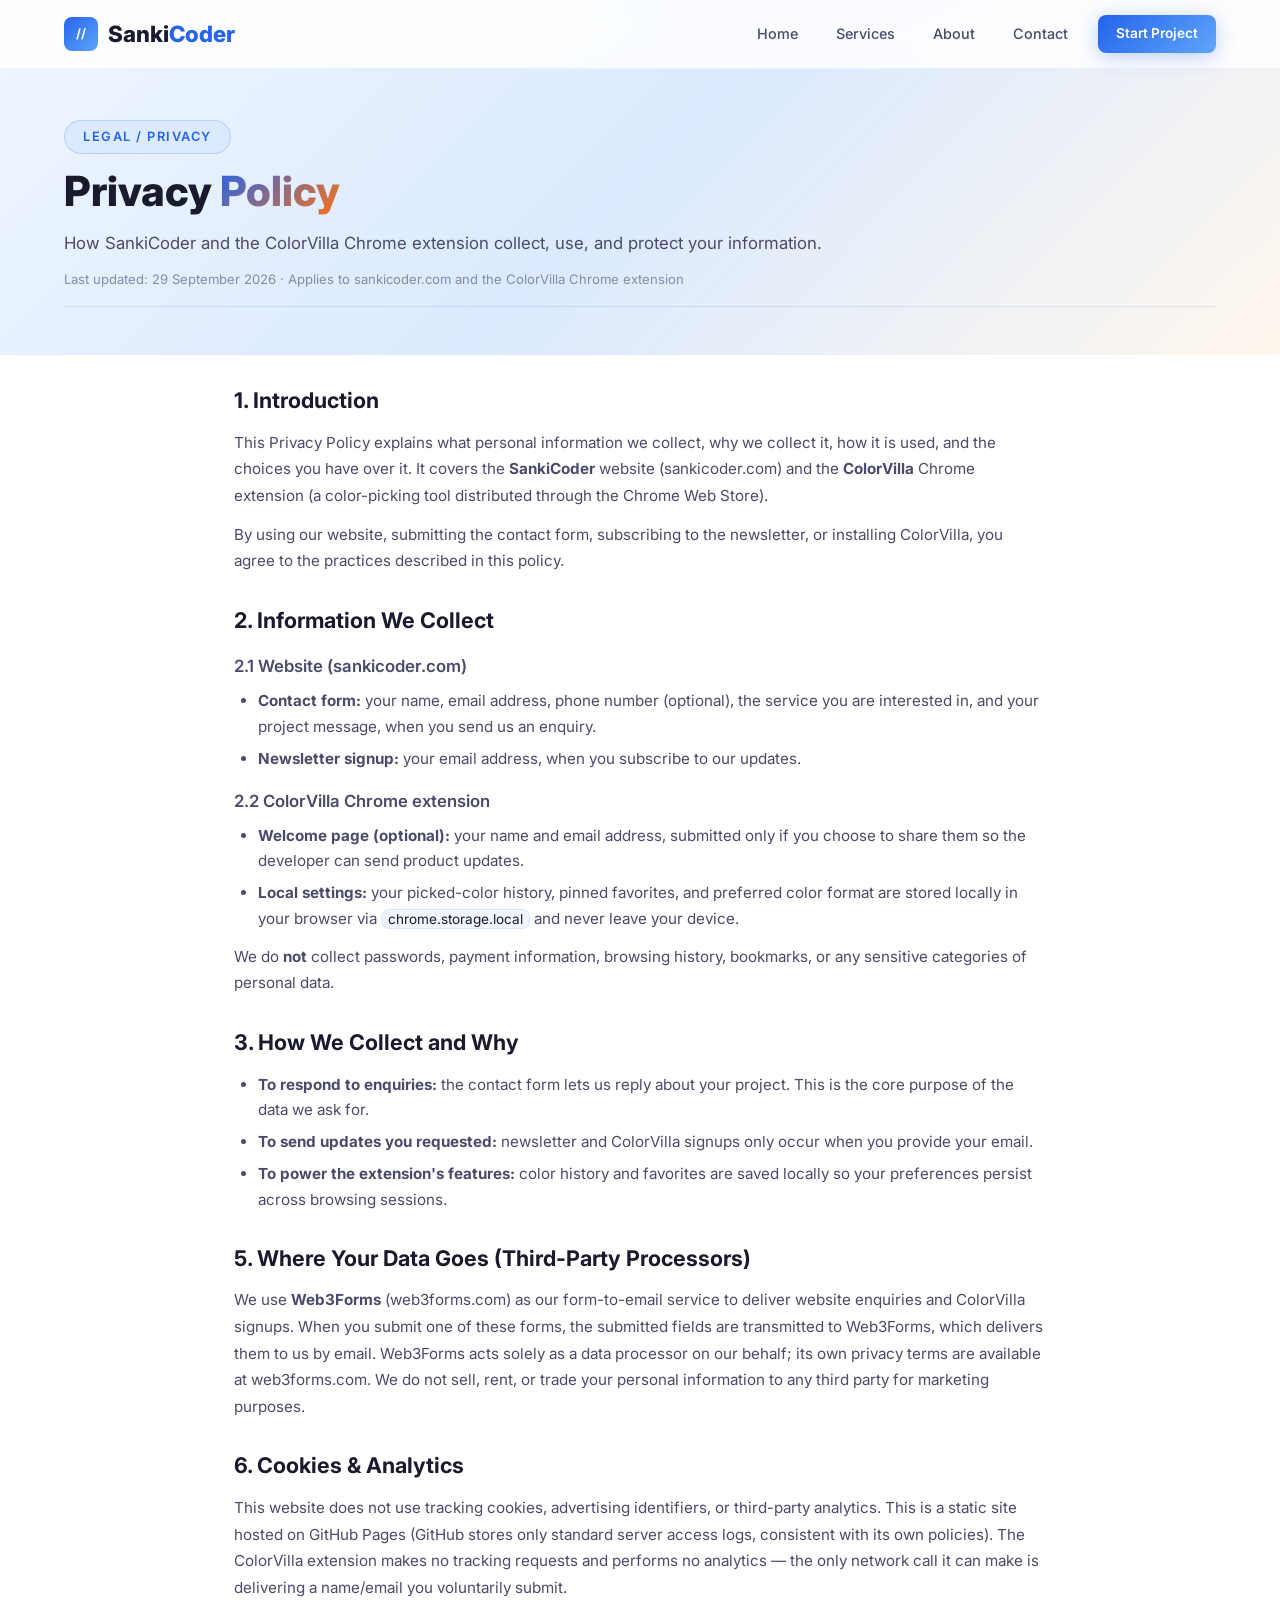
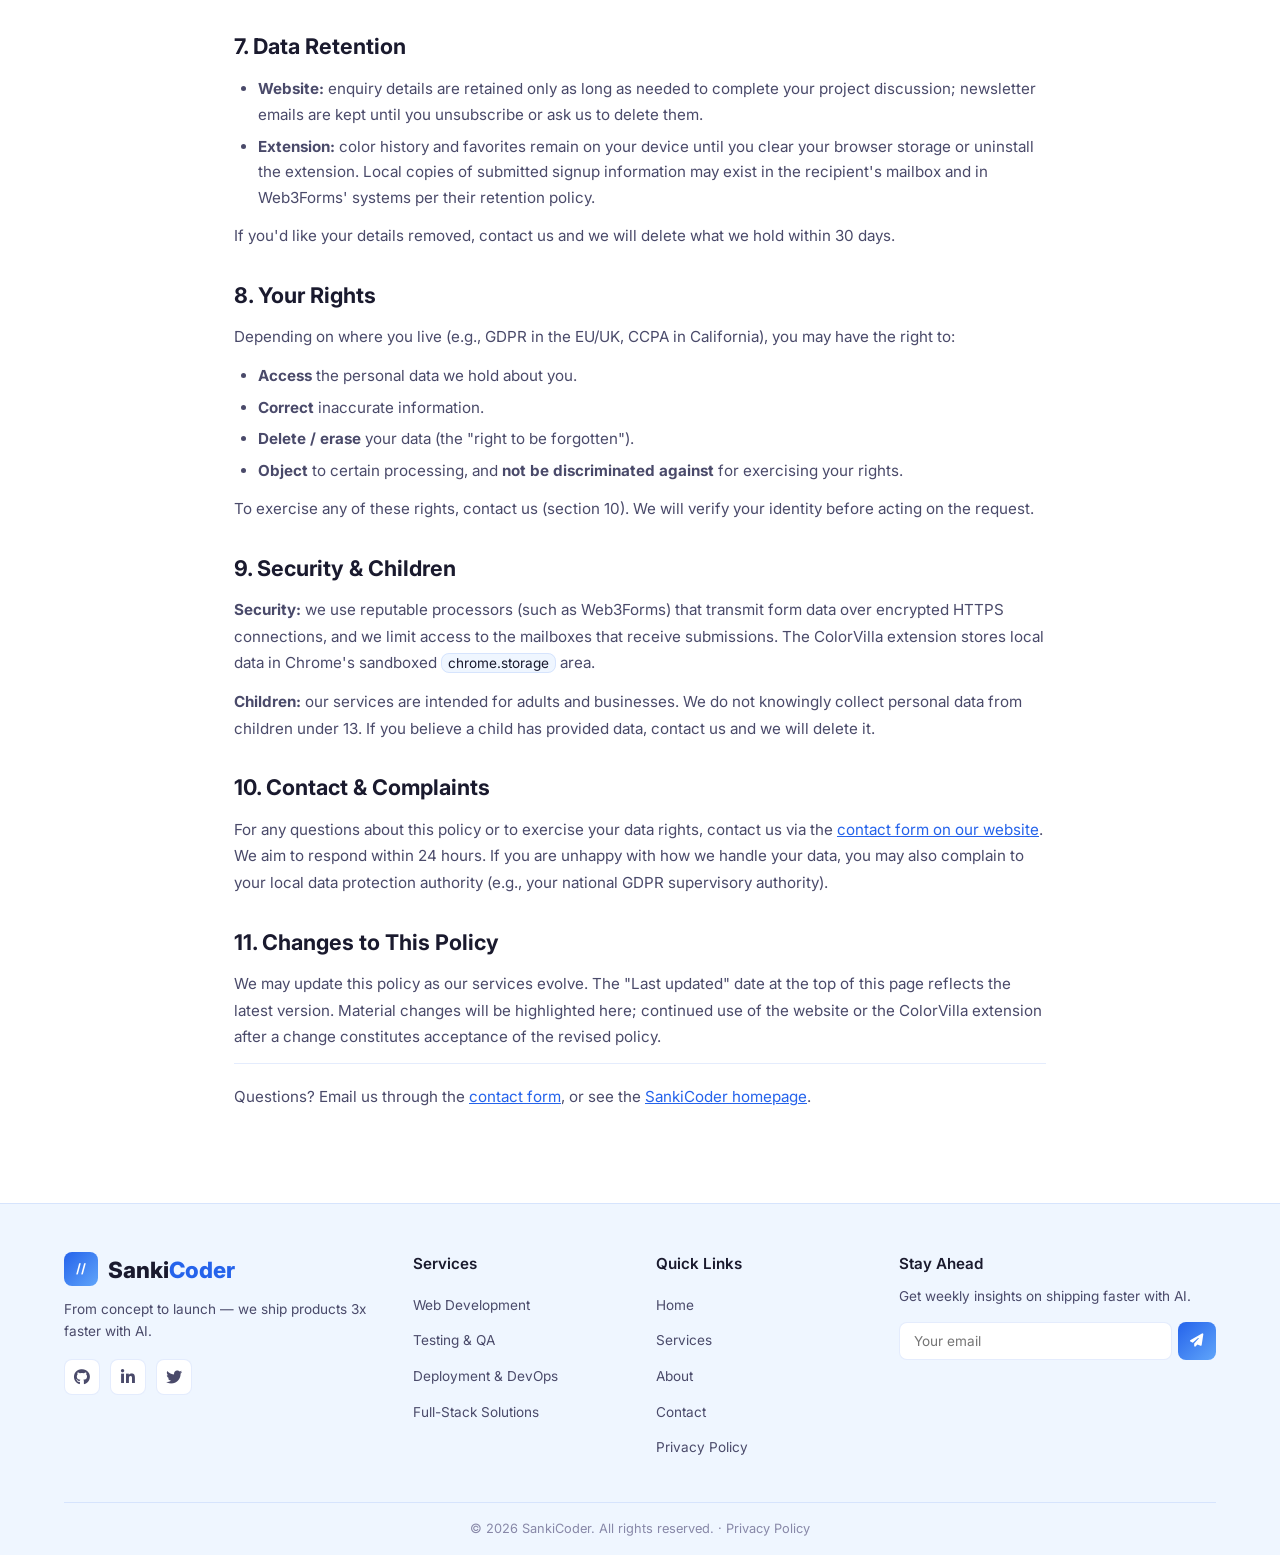
==== privacy-policy.html @ a11b0780 "privacy policy added" ====
<!DOCTYPE html>
<html lang="en">
<head>
    <meta charset="UTF-8">
    <meta name="viewport" content="width=device-width, initial-scale=1.0">
    <title>Privacy Policy — SankiCoder</title>
    <meta name="description" content="Privacy Policy for the SankiCoder website and the ColorVilla Chrome extension.">
    <link rel="stylesheet" href="styles.css">
    <link rel="preconnect" href="https://fonts.googleapis.com">
    <link rel="preconnect" href="https://fonts.gstatic.com" crossorigin>
    <link href="https://fonts.googleapis.com/css2?family=Inter:wght@300;400;500;600;700;800&display=swap" rel="stylesheet">
    <link rel="stylesheet" href="https://cdnjs.cloudflare.com/ajax/libs/font-awesome/6.5.0/css/all.min.css">
</head>
<body>
    <!-- Navigation -->
    <nav class="navbar">
        <div class="container nav-container">
            <a href="index.html" class="logo">
                <span class="logo-icon">//</span>
                <span class="logo-text">Sanki<span class="accent">Coder</span></span>
            </a>
            <div class="nav-toggle" id="navToggle">
                <span></span>
                <span></span>
                <span></span>
            </div>
            <ul class="nav-links" id="navLinks">
                <li><a href="index.html#home" class="nav-link">Home</a></li>
                <li><a href="index.html#services" class="nav-link">Services</a></li>
                <li><a href="index.html#about" class="nav-link">About</a></li>
                <li><a href="index.html#contact" class="nav-link">Contact</a></li>
                <li><a href="index.html#contact" class="btn btn-primary nav-cta">Start Project</a></li>
            </ul>
        </div>
    </nav>

    <!-- Page Hero -->
    <section id="privacy" class="privacy-hero">
        <div class="container">
            <span class="section-badge">Legal / Privacy</span>
            <h1 class="privacy-title">Privacy <span class="gradient-text">Policy</span></h1>
            <p class="privacy-subtitle">How SankiCoder and the ColorVilla Chrome extension collect, use, and protect your information.</p>
            <p class="privacy-meta">Last updated: 29 September 2026 · Applies to sankicoder.com and the ColorVilla Chrome extension</p>
        </div>
    </section>

    <!-- Policy Body -->
    <section class="legal">
        <div class="container legal-prose">

            <h2>1. Introduction</h2>
            <p>This Privacy Policy explains what personal information we collect, why we collect it, how it is used, and the choices you have over it. It covers the <strong>SankiCoder</strong> website (sankicoder.com) and the <strong>ColorVilla</strong> Chrome extension (a color-picking tool distributed through the Chrome Web Store).</p>
            <p>By using our website, submitting the contact form, subscribing to the newsletter, or installing ColorVilla, you agree to the practices described in this policy.</p>

            <h2>2. Information We Collect</h2>
            <h3>2.1 Website (sankicoder.com)</h3>
            <ul class="legal-list">
                <li><strong>Contact form:</strong> your name, email address, phone number (optional), the service you are interested in, and your project message, when you send us an enquiry.</li>
                <li><strong>Newsletter signup:</strong> your email address, when you subscribe to our updates.</li>
            </ul>
            <h3>2.2 ColorVilla Chrome extension</h3>
            <ul class="legal-list">
                <li><strong>Welcome page (optional):</strong> your name and email address, submitted only if you choose to share them so the developer can send product updates.</li>
                <li><strong>Local settings:</strong> your picked-color history, pinned favorites, and preferred color format are stored locally in your browser via <code>chrome.storage.local</code> and never leave your device.</li>
            </ul>
            <p>We do <strong>not</strong> collect passwords, payment information, browsing history, bookmarks, or any sensitive categories of personal data.</p>

            <h2>3. How We Collect and Why</h2>
            <ul class="legal-list">
                <li><strong>To respond to enquiries:</strong> the contact form lets us reply about your project. This is the core purpose of the data we ask for.</li>
                <li><strong>To send updates you requested:</strong> newsletter and ColorVilla signups only occur when you provide your email.</li>
                <li><strong>To power the extension's features:</strong> color history and favorites are saved locally so your preferences persist across browsing sessions.</li>
            </ul>

            <h2>5. Where Your Data Goes (Third-Party Processors)</h2>
            <p>We use <strong>Web3Forms</strong> (web3forms.com) as our form-to-email service to deliver website enquiries and ColorVilla signups. When you submit one of these forms, the submitted fields are transmitted to Web3Forms, which delivers them to us by email. Web3Forms acts solely as a data processor on our behalf; its own privacy terms are available at web3forms.com. We do not sell, rent, or trade your personal information to any third party for marketing purposes.</p>

            <h2>6. Cookies &amp; Analytics</h2>
            <p>This website does not use tracking cookies, advertising identifiers, or third-party analytics. This is a static site hosted on GitHub Pages (GitHub stores only standard server access logs, consistent with its own policies). The ColorVilla extension makes no tracking requests and performs no analytics — the only network call it can make is delivering a name/email you voluntarily submit.</p>

            <h2>7. Data Retention</h2>
            <ul class="legal-list">
                <li><strong>Website:</strong> enquiry details are retained only as long as needed to complete your project discussion; newsletter emails are kept until you unsubscribe or ask us to delete them.</li>
                <li><strong>Extension:</strong> color history and favorites remain on your device until you clear your browser storage or uninstall the extension. Local copies of submitted signup information may exist in the recipient's mailbox and in Web3Forms' systems per their retention policy.</li>
            </ul>
            <p>If you'd like your details removed, contact us and we will delete what we hold within 30 days.</p>

            <h2>8. Your Rights</h2>
            <p>Depending on where you live (e.g., GDPR in the EU/UK, CCPA in California), you may have the right to:</p>
            <ul class="legal-list">
                <li><strong>Access</strong> the personal data we hold about you.</li>
                <li><strong>Correct</strong> inaccurate information.</li>
                <li><strong>Delete / erase</strong> your data (the "right to be forgotten").</li>
                <li><strong>Object</strong> to certain processing, and <strong>not be discriminated against</strong> for exercising your rights.</li>
            </ul>
            <p>To exercise any of these rights, contact us (section 10). We will verify your identity before acting on the request.</p>

            <h2>9. Security &amp; Children</h2>
            <p><strong>Security:</strong> we use reputable processors (such as Web3Forms) that transmit form data over encrypted HTTPS connections, and we limit access to the mailboxes that receive submissions. The ColorVilla extension stores local data in Chrome's sandboxed <code>chrome.storage</code> area.</p>
            <p><strong>Children:</strong> our services are intended for adults and businesses. We do not knowingly collect personal data from children under 13. If you believe a child has provided data, contact us and we will delete it.</p>

            <h2>10. Contact &amp; Complaints</h2>
            <p>For any questions about this policy or to exercise your data rights, contact us via the <a href="index.html#contact">contact form on our website</a>. We aim to respond within 24 hours. If you are unhappy with how we handle your data, you may also complain to your local data protection authority (e.g., your national GDPR supervisory authority).</p>

            <h2>11. Changes to This Policy</h2>
            <p>We may update this policy as our services evolve. The "Last updated" date at the top of this page reflects the latest version. Material changes will be highlighted here; continued use of the website or the ColorVilla extension after a change constitutes acceptance of the revised policy.</p>

            <p class="legal-signoff">Questions? Email us through the <a href="index.html#contact">contact form</a>, or see the <a href="index.html">SankiCoder homepage</a>.</p>
        </div>
    </section>

    <!-- Footer -->
    <footer class="footer">
        <div class="container">
            <div class="footer-content">
                <div class="footer-brand">
                    <a href="index.html" class="logo">
                        <span class="logo-icon">//</span>
                        <span class="logo-text">Sanki<span class="accent">Coder</span></span>
                    </a>
                    <p>From concept to launch — we ship products 3x faster with AI.</p>
                    <div class="social-links">
                        <a href="#" aria-label="GitHub"><i class="fab fa-github"></i></a>
                        <a href="#" aria-label="LinkedIn"><i class="fab fa-linkedin-in"></i></a>
                        <a href="#" aria-label="Twitter"><i class="fab fa-twitter"></i></a>
                    </div>
                </div>
                <div class="footer-links">
                    <h4>Services</h4>
                    <ul>
                        <li><a href="index.html#services">Web Development</a></li>
                        <li><a href="index.html#services">Testing & QA</a></li>
                        <li><a href="index.html#services">Deployment & DevOps</a></li>
                        <li><a href="index.html#services">Full-Stack Solutions</a></li>
                    </ul>
                </div>
                <div class="footer-links">
                    <h4>Quick Links</h4>
                    <ul>
                        <li><a href="index.html#home">Home</a></li>
                        <li><a href="index.html#services">Services</a></li>
                        <li><a href="index.html#about">About</a></li>
                        <li><a href="index.html#contact">Contact</a></li>
                        <li><a href="privacy-policy.html">Privacy Policy</a></li>
                    </ul>
                </div>
                <div class="footer-newsletter">
                    <h4>Stay Ahead</h4>
                    <p>Get weekly insights on shipping faster with AI.</p>
                    <form class="newsletter-form" id="newsletterFormFooter">
                        <input type="email" placeholder="Your email" required>
                        <button type="submit"><i class="fas fa-paper-plane"></i></button>
                    </form>
                </div>
            </div>
            <div class="footer-bottom">
                <p>&copy; 2026 SankiCoder. All rights reserved. · <a href="privacy-policy.html">Privacy Policy</a></p>
            </div>
        </div>
    </footer>

    <!-- Back to Top Button -->
    <button class="back-to-top" id="backToTop" aria-label="Back to top">
        <i class="fas fa-chevron-up"></i>
    </button>

    <script>
        // ===== Minimal page script: nav toggle, navbar scroll effect, back to top =====
        const pNavToggle = document.getElementById('navToggle');
        const pNavLinks = document.getElementById('navLinks');
        const pBackToTop = document.getElementById('backToTop');
        const pNavbar = document.querySelector('.navbar');

        pNavToggle.addEventListener('click', () => {
            pNavLinks.classList.toggle('active');
            pNavToggle.classList.toggle('active');
        });

        window.addEventListener('scroll', () => {
            const y = window.scrollY || window.pageYOffset || 0;
            if (y > 50) pNavbar.classList.add('scrolled');
            else pNavbar.classList.remove('scrolled');
            if (y > 500) pBackToTop.classList.add('visible');
            else pBackToTop.classList.remove('visible');
        });

        pBackToTop.addEventListener('click', () => {
            window.scrollTo({ top: 0, behavior: 'smooth' });
        });
    </script>
</body>
</html>
---- styles.css ----
/* ===== CSS Variables - Light Theme (Default) ===== */
:root {
    --primary: #2563eb;
    --primary-dark: #1d4ed8;
    --primary-light: #60a5fa;
    --primary-subtle: #dbeafe;
    --accent: #f97316;
    --accent-light: #fb923c;
    --accent-subtle: #fff7ed;
    --bg-primary: #ffffff;
    --bg-secondary: #eff6ff;
    --bg-card: #ffffff;
    --bg-card-hover: #f0f7ff;
    --text-primary: #1a1a2e;
    --text-secondary: #4a4a6a;
    --text-muted: #8888a8;
    --border-color: rgba(37, 99, 235, 0.12);
    --border-light: rgba(37, 99, 235, 0.06);
    --gradient-1: linear-gradient(135deg, #2563eb, #60a5fa);
    --gradient-2: linear-gradient(135deg, #2563eb, #f97316);
    --gradient-3: linear-gradient(135deg, #f97316, #fb923c);
    --gradient-hero: linear-gradient(135deg, #eff6ff 0%, #dbeafe 50%, #fff7ed 100%);
    --shadow-sm: 0 1px 3px rgba(37, 99, 235, 0.08);
    --shadow-md: 0 4px 20px rgba(37, 99, 235, 0.1);
    --shadow-lg: 0 8px 40px rgba(37, 99, 235, 0.12);
    --shadow-glow: 0 0 30px rgba(37, 99, 235, 0.15);
    --radius-sm: 8px;
    --radius-md: 12px;
    --radius-lg: 20px;
    --radius-xl: 24px;
    --transition: all 0.3s cubic-bezier(0.4, 0, 0.2, 1);
    --nav-bg: rgba(255, 255, 255, 0.85);
    --nav-border: rgba(37, 99, 235, 0.08);
    --code-bg: #1a1a2e;
    --code-text: #e2e8f0;
}

/* ===== Reset & Base ===== */
*, *::before, *::after {
    margin: 0;
    padding: 0;
    box-sizing: border-box;
}

html {
    scroll-behavior: smooth;
    scroll-padding-top: 80px;
}

body {
    font-family: 'Inter', -apple-system, BlinkMacSystemFont, sans-serif;
    background-color: var(--bg-primary);
    color: var(--text-primary);
    line-height: 1.6;
    overflow-x: hidden;
}

a {
    text-decoration: none;
    color: inherit;
}

ul {
    list-style: none;
}

img {
    max-width: 100%;
}

.container {
    max-width: 1200px;
    margin: 0 auto;
    padding: 0 24px;
}

/* ===== Typography ===== */
.gradient-text {
    background: var(--gradient-2);
    -webkit-background-clip: text;
    background-clip: text;
    -webkit-text-fill-color: transparent;
}

.highlight {
    color: var(--accent);
    font-weight: 600;
    position: relative;
    display: inline-block;
}

.highlight::after {
    content: '';
    position: absolute;
    bottom: -2px;
    left: 0;
    right: 0;
    height: 3px;
    background: var(--gradient-3);
    border-radius: 2px;
    opacity: 0.4;
}

.section-header {
    text-align: center;
    max-width: 650px;
    margin: 0 auto 48px;
}

.section-header.left {
    text-align: left;
    margin: 0 0 24px;
}

.section-badge {
    display: inline-block;
    background: var(--primary-subtle);
    border: 1px solid rgba(37, 99, 235, 0.2);
    color: var(--primary);
    font-size: 0.8rem;
    font-weight: 600;
    text-transform: uppercase;
    letter-spacing: 1.5px;
    padding: 6px 18px;
    border-radius: 50px;
    margin-bottom: 14px;
}

.section-header h2 {
    font-size: 2.5rem;
    font-weight: 800;
    line-height: 1.15;
    margin-bottom: 14px;
    color: var(--text-primary);
}

.section-header p {
    color: var(--text-secondary);
    font-size: 1.05rem;
    line-height: 1.6;
}

.section-header.left h2 {
    font-size: 2.2rem;
}

/* ===== Buttons ===== */
.btn {
    display: inline-flex;
    align-items: center;
    gap: 10px;
    font-family: 'Inter', sans-serif;
    font-size: 1rem;
    font-weight: 600;
    padding: 12px 28px;
    border-radius: var(--radius-sm);
    cursor: pointer;
    transition: var(--transition);
    border: none;
}

.btn-primary {
    background: var(--gradient-1);
    color: #fff;
    box-shadow: 0 4px 20px rgba(37, 99, 235, 0.3);
}

.btn-primary:hover {
    transform: translateY(-2px);
    box-shadow: 0 8px 30px rgba(37, 99, 235, 0.4);
}

.btn-outline {
    background: transparent;
    color: var(--text-primary);
    border: 2px solid var(--border-color);
}

.btn-outline:hover {
    border-color: var(--primary);
    background: var(--primary-subtle);
}

.btn-full {
    width: 100%;
    justify-content: center;
}

/* Nav CTA */
.nav-cta {
    padding: 8px 18px !important;
    font-size: 0.85rem !important;
    margin-left: 8px;
    white-space: nowrap;
}

/* ===== Navigation ===== */
.navbar {
    position: fixed;
    top: 0;
    left: 0;
    right: 0;
    z-index: 1000;
    background: var(--nav-bg);
    backdrop-filter: blur(20px);
    -webkit-backdrop-filter: blur(20px);
    border-bottom: 1px solid var(--nav-border);
    transition: var(--transition);
}

.navbar.scrolled {
    background: rgba(255, 255, 255, 0.95);
    box-shadow: 0 4px 30px rgba(37, 99, 235, 0.08);
}

.nav-container {
    display: flex;
    align-items: center;
    justify-content: space-between;
    height: 68px;
}

.logo {
    display: flex;
    align-items: center;
    gap: 10px;
    font-size: 1.4rem;
    font-weight: 800;
}

.logo-icon {
    display: inline-flex;
    align-items: center;
    justify-content: center;
    width: 34px;
    height: 34px;
    background: var(--gradient-1);
    border-radius: var(--radius-sm);
    font-size: 0.8rem;
    font-weight: 700;
    color: #fff;
}

.logo-text {
    color: var(--text-primary);
}

.accent {
    color: var(--primary);
}

.nav-links {
    display: flex;
    align-items: center;
    gap: 6px;
}

.nav-link {
    padding: 6px 16px;
    border-radius: var(--radius-sm);
    font-size: 0.9rem;
    font-weight: 500;
    color: var(--text-secondary);
    transition: var(--transition);
}

.nav-link:hover,
.nav-link.active {
    color: var(--primary);
    background: var(--primary-subtle);
}

.nav-toggle {
    display: none;
    flex-direction: column;
    gap: 5px;
    cursor: pointer;
    padding: 5px;
}

.nav-toggle span {
    display: block;
    width: 24px;
    height: 2px;
    background: var(--text-primary);
    border-radius: 2px;
    transition: var(--transition);
}

/* ===== Hero Section ===== */
.hero {
    position: relative;
    min-height: 100vh;
    display: flex;
    align-items: center;
    padding: 110px 0 60px;
    overflow: hidden;
    background: var(--gradient-hero);
}

.hero-bg {
    position: absolute;
    inset: 0;
    z-index: 0;
}

.gradient-sphere {
    position: absolute;
    top: -200px;
    right: -200px;
    width: 600px;
    height: 600px;
    border-radius: 50%;
    background: radial-gradient(circle, rgba(37, 99, 235, 0.1), transparent 70%);
    animation: sphereFloat 8s ease-in-out infinite;
}

.gradient-sphere-2 {
    position: absolute;
    bottom: -150px;
    left: -150px;
    width: 400px;
    height: 400px;
    border-radius: 50%;
    background: radial-gradient(circle, rgba(249, 115, 22, 0.08), transparent 70%);
    animation: sphereFloat2 10s ease-in-out infinite;
}

@keyframes sphereFloat {
    0%, 100% { transform: translate(0, 0) scale(1); }
    50% { transform: translate(-30px, 30px) scale(1.05); }
}

@keyframes sphereFloat2 {
    0%, 100% { transform: translate(0, 0) scale(1); }
    50% { transform: translate(30px, -20px) scale(1.08); }
}

.grid-overlay {
    position: absolute;
    inset: 0;
    background-image: 
        linear-gradient(rgba(37, 99, 235, 0.04) 1px, transparent 1px),
        linear-gradient(90deg, rgba(37, 99, 235, 0.04) 1px, transparent 1px);
    background-size: 60px 60px;
}

.hero-content {
    position: relative;
    z-index: 1;
    display: grid;
    grid-template-columns: 1fr 1fr;
    gap: 60px;
    align-items: center;
}

.hero-text .badge {
    display: inline-block;
    background: var(--primary-subtle);
    border: 1px solid rgba(37, 99, 235, 0.2);
    color: var(--primary);
    font-size: 0.8rem;
    font-weight: 600;
    text-transform: uppercase;
    letter-spacing: 1.5px;
    padding: 6px 18px;
    border-radius: 50px;
    margin-bottom: 20px;
}

.hero-text h1 {
    font-size: 3.5rem;
    font-weight: 800;
    line-height: 1.1;
    margin-bottom: 16px;
    color: var(--text-primary);
}

.hero-text p {
    color: var(--text-secondary);
    font-size: 1.1rem;
    line-height: 1.6;
    margin-bottom: 32px;
    max-width: 520px;
}

.hero-cta {
    display: flex;
    gap: 14px;
    flex-wrap: wrap;
    margin-bottom: 40px;
}

.hero-stats {
    display: flex;
    gap: 32px;
}

.stat {
    display: flex;
    flex-direction: column;
    align-items: flex-start;
}

.stat-value {
    display: flex;
    align-items: baseline;
    gap: 2px;
}

.stat-number {
    font-size: 2rem;
    font-weight: 800;
    background: var(--gradient-1);
    -webkit-background-clip: text;
    background-clip: text;
    -webkit-text-fill-color: transparent;
    line-height: 1;
}

.stat-plus,
.stat-percent {
    font-size: 1.2rem;
    font-weight: 700;
    color: var(--primary);
    line-height: 1;
}

.stat-label {
    font-size: 0.85rem;
    color: var(--text-muted);
    margin-top: 4px;
    display: block;
}

/* Code Window */
.hero-visual {
    display: flex;
    justify-content: center;
}

.code-window {
    width: 100%;
    max-width: 480px;
    background: var(--code-bg);
    border-radius: var(--radius-lg);
    overflow: hidden;
    box-shadow: 0 20px 60px rgba(37, 99, 235, 0.2);
}

.code-header {
    display: flex;
    gap: 8px;
    padding: 14px 20px;
    background: rgba(255, 255, 255, 0.05);
    border-bottom: 1px solid rgba(255, 255, 255, 0.06);
}

.dot {
    width: 12px;
    height: 12px;
    border-radius: 50%;
}

.dot.red { background: #ff5f57; }
.dot.yellow { background: #febc2e; }
.dot.green { background: #28c840; }

.code-body {
    padding: 20px;
    overflow-x: auto;
}

.code-body pre {
    font-family: 'JetBrains Mono', 'Fira Code', monospace;
    font-size: 0.85rem;
    line-height: 1.7;
    color: var(--code-text);
}

.code-keyword { color: #c678dd; }
.code-string { color: #98c379; }
.code-comment { color: #5c6370; font-style: italic; }

/* Typing Cursor */
.typing-cursor {
    display: inline-block;
    color: #98c379;
    animation: blink 0.8s step-end infinite;
    font-weight: 100;
    margin-left: 2px;
}

@keyframes blink {
    0%, 100% { opacity: 1; }
    50% { opacity: 0; }
}

/* ===== Services Section ===== */
.services {
    padding: 80px 0;
    position: relative;
    background: var(--bg-primary);
}

.services-grid {
    display: grid;
    grid-template-columns: repeat(2, 1fr);
    gap: 20px;
}

.service-card {
    background: var(--bg-card);
    border: 1px solid var(--border-color);
    border-radius: var(--radius-lg);
    padding: 28px;
    transition: var(--transition);
    box-shadow: var(--shadow-sm);
    position: relative;
    overflow: hidden;
}

.service-card:hover {
    transform: translateY(-4px);
    border-color: rgba(37, 99, 235, 0.25);
    box-shadow: var(--shadow-lg);
    background: var(--bg-card-hover);
}

/* AI Card special styling */
.ai-card::before {
    content: '';
    position: absolute;
    top: 0;
    left: 0;
    right: 0;
    height: 3px;
    background: var(--gradient-2);
    opacity: 0;
    transition: var(--transition);
}

.ai-card:hover::before {
    opacity: 1;
}

.ai-badge {
    display: inline-flex;
    align-items: center;
    gap: 4px;
    background: linear-gradient(135deg, rgba(37, 99, 235, 0.1), rgba(249, 115, 22, 0.1));
    border: 1px solid rgba(37, 99, 235, 0.2);
    color: var(--primary);
    font-size: 0.7rem;
    font-weight: 700;
    text-transform: uppercase;
    letter-spacing: 1px;
    padding: 3px 10px;
    border-radius: 50px;
    margin-bottom: 10px;
}

.service-icon {
    width: 50px;
    height: 50px;
    display: flex;
    align-items: center;
    justify-content: center;
    background: var(--primary-subtle);
    border-radius: var(--radius-md);
    margin-bottom: 16px;
    font-size: 1.3rem;
    color: var(--primary);
}

.ai-icon {
    background: linear-gradient(135deg, var(--primary-subtle), var(--accent-subtle));
    color: var(--primary);
}

.service-card h3 {
    font-size: 1.2rem;
    font-weight: 700;
    margin-bottom: 10px;
    color: var(--text-primary);
}

.service-card > p {
    color: var(--text-secondary);
    font-size: 0.9rem;
    line-height: 1.55;
    margin-bottom: 14px;
}

.service-features {
    display: flex;
    flex-direction: column;
    gap: 6px;
}

.service-features li {
    display: flex;
    align-items: center;
    gap: 8px;
    font-size: 0.85rem;
    color: var(--text-secondary);
}

.service-features li i {
    color: var(--accent);
    font-size: 0.75rem;
}

.service-features li i.fa-bolt {
    color: var(--accent);
    font-size: 0.7rem;
}

/* ===== About Section ===== */
.about {
    padding: 80px 0;
    position: relative;
    background: var(--bg-secondary);
}

.about::before {
    content: '';
    position: absolute;
    top: 0;
    left: 0;
    right: 0;
    height: 1px;
    background: linear-gradient(90deg, transparent, var(--border-color), transparent);
}

.about-grid {
    display: grid;
    grid-template-columns: 1fr 1fr;
    gap: 48px;
    align-items: start;
}

.about-content p {
    color: var(--text-secondary);
    font-size: 1rem;
    line-height: 1.6;
    margin-bottom: 28px;
}

.about-values {
    display: flex;
    flex-direction: column;
    gap: 18px;
}

.value-item {
    display: flex;
    gap: 14px;
}

.value-icon {
    width: 40px;
    height: 40px;
    min-width: 40px;
    display: flex;
    align-items: center;
    justify-content: center;
    background: var(--primary-subtle);
    border-radius: var(--radius-sm);
    color: var(--primary);
    font-size: 1rem;
}

.value-item h4 {
    font-size: 0.95rem;
    font-weight: 600;
    margin-bottom: 3px;
    color: var(--text-primary);
}

.value-item p {
    font-size: 0.85rem;
    color: var(--text-muted);
    margin-bottom: 0;
    line-height: 1.5;
}

/* Tech Stack */
.about-tech {
    background: var(--bg-card);
    border: 1px solid var(--border-color);
    border-radius: var(--radius-lg);
    padding: 28px;
    box-shadow: var(--shadow-sm);
}

.about-tech h3 {
    font-size: 1.1rem;
    font-weight: 700;
    margin-bottom: 20px;
    text-align: center;
    color: var(--text-primary);
}

.tech-grid {
    display: grid;
    grid-template-columns: repeat(4, 1fr);
    gap: 12px;
}

.tech-item {
    display: flex;
    flex-direction: column;
    align-items: center;
    gap: 6px;
    padding: 14px 10px;
    background: var(--bg-secondary);
    border-radius: var(--radius-sm);
    transition: var(--transition);
    cursor: default;
}

.tech-item:hover {
    background: var(--primary-subtle);
    transform: translateY(-2px);
}

.tech-item i {
    font-size: 1.3rem;
    color: var(--primary);
}

.tech-item span {
    font-size: 0.75rem;
    font-weight: 500;
    color: var(--text-secondary);
}

/* ===== Contact Section ===== */
.contact {
    padding: 80px 0;
    position: relative;
    background: var(--bg-primary);
}

.contact::before {
    content: '';
    position: absolute;
    top: 0;
    left: 0;
    right: 0;
    height: 1px;
    background: linear-gradient(90deg, transparent, var(--border-color), transparent);
}

.contact-wrapper {
    display: grid;
    grid-template-columns: 1fr 1.5fr;
    gap: 32px;
    align-items: start;
}

.contact-info {
    display: flex;
    flex-direction: column;
    gap: 14px;
}

.info-card {
    background: var(--bg-card);
    border: 1px solid var(--border-color);
    border-radius: var(--radius-lg);
    padding: 22px;
    text-align: center;
    transition: var(--transition);
    box-shadow: var(--shadow-sm);
}

.info-card:hover {
    border-color: rgba(37, 99, 235, 0.25);
    transform: translateY(-2px);
    box-shadow: var(--shadow-md);
}

.info-card i {
    font-size: 1.6rem;
    color: var(--primary);
    margin-bottom: 10px;
}

.info-card h4 {
    font-size: 0.95rem;
    font-weight: 600;
    margin-bottom: 6px;
    color: var(--text-primary);
}

.info-card p,
.info-card a {
    font-size: 0.85rem;
    color: var(--text-secondary);
}

.info-card a:hover {
    color: var(--primary);
}

/* Contact Form */
.contact-form {
    background: var(--bg-card);
    border: 1px solid var(--border-color);
    border-radius: var(--radius-lg);
    padding: 28px;
    box-shadow: var(--shadow-sm);
}

.form-row {
    display: grid;
    grid-template-columns: 1fr 1fr;
    gap: 14px;
    margin-bottom: 14px;
}

.form-group {
    margin-bottom: 14px;
}

.form-group label {
    display: block;
    font-size: 0.85rem;
    font-weight: 500;
    margin-bottom: 6px;
    color: var(--text-secondary);
}

.required {
    color: #ef4444;
}

.form-group input,
.form-group select,
.form-group textarea {
    width: 100%;
    padding: 10px 14px;
    background: var(--bg-secondary);
    border: 1px solid var(--border-color);
    border-radius: var(--radius-sm);
    color: var(--text-primary);
    font-family: 'Inter', sans-serif;
    font-size: 0.9rem;
    transition: var(--transition);
    outline: none;
}

.form-group input:focus,
.form-group select:focus,
.form-group textarea:focus {
    border-color: var(--primary);
    box-shadow: 0 0 0 3px rgba(37, 99, 235, 0.1);
    background: var(--bg-card);
}

.form-group input::placeholder,
.form-group textarea::placeholder {
    color: var(--text-muted);
}

.form-group select {
    cursor: pointer;
    appearance: none;
    background-image: url("data:image/svg+xml,%3Csvg xmlns='http://www.w3.org/2000/svg' width='12' height='12' viewBox='0 0 12 12'%3E%3Cpath fill='%238888a8' d='M6 8L1 3h10z'/%3E%3C/svg%3E");
    background-repeat: no-repeat;
    background-position: right 14px center;
    padding-right: 36px;
}

.form-group select option {
    background: var(--bg-primary);
    color: var(--text-primary);
}

.form-group textarea {
    resize: vertical;
    min-height: 100px;
}

.checkbox-group {
    margin-bottom: 20px;
}

.checkbox-label {
    display: flex;
    align-items: flex-start;
    gap: 8px;
    cursor: pointer;
    font-size: 0.8rem;
    color: var(--text-secondary);
    line-height: 1.4;
    text-align: left;
}

.checkbox-check {
    display: inline-flex;
    align-items: center;
    justify-content: center;
    width: 18px;
    height: 18px;
    flex-shrink: 0;
    position: relative;
}

.checkbox-check input[type="checkbox"] {
    position: absolute;
    opacity: 0;
    width: 18px;
    height: 18px;
    cursor: pointer;
    z-index: 1;
}

.checkmark {
    width: 18px;
    height: 18px;
    background: var(--bg-secondary);
    border: 1px solid var(--border-color);
    border-radius: 4px;
    display: flex;
    align-items: center;
    justify-content: center;
    transition: var(--transition);
    position: absolute;
    top: 0;
    left: 0;
}

.checkbox-check input:checked + .checkmark {
    background: var(--primary);
    border-color: var(--primary);
}

.checkbox-check input:checked + .checkmark::after {
    content: '\f00c';
    font-family: 'Font Awesome 6 Free';
    font-weight: 900;
    font-size: 0.6rem;
    color: #fff;
}

.checkbox-text {
    flex: 1;
}

/* Form success */
.form-success {
    text-align: center;
    padding: 20px;
}

.form-success i {
    font-size: 2.5rem;
    color: var(--accent);
    margin-bottom: 14px;
}

.form-success h3 {
    font-size: 1.2rem;
    margin-bottom: 6px;
    color: var(--text-primary);
}

.form-success p {
    color: var(--text-secondary);
    font-size: 0.9rem;
}

/* ===== Footer ===== */
.footer {
    background: var(--bg-secondary);
    border-top: 1px solid var(--border-color);
    padding: 48px 0 0;
}

.footer-content {
    display: grid;
    grid-template-columns: 1.5fr 1fr 1fr 1.5fr;
    gap: 32px;
    padding-bottom: 32px;
}

.footer-brand .logo {
    margin-bottom: 12px;
}

.footer-brand p {
    color: var(--text-secondary);
    font-size: 0.85rem;
    margin-bottom: 16px;
}

.social-links {
    display: flex;
    gap: 10px;
}

.social-links a {
    width: 36px;
    height: 36px;
    display: flex;
    align-items: center;
    justify-content: center;
    background: var(--bg-card);
    border: 1px solid var(--border-color);
    border-radius: var(--radius-sm);
    color: var(--text-secondary);
    transition: var(--transition);
}

.social-links a:hover {
    background: var(--primary-subtle);
    border-color: var(--primary);
    color: var(--primary);
}

.footer-links h4 {
    font-size: 0.95rem;
    font-weight: 600;
    margin-bottom: 16px;
    color: var(--text-primary);
}

.footer-links ul li {
    margin-bottom: 10px;
}

.footer-links ul li a {
    color: var(--text-secondary);
    font-size: 0.85rem;
    transition: var(--transition);
}

.footer-links ul li a:hover {
    color: var(--primary);
}

.footer-newsletter h4 {
    font-size: 0.95rem;
    font-weight: 600;
    margin-bottom: 10px;
    color: var(--text-primary);
}

.footer-newsletter p {
    color: var(--text-secondary);
    font-size: 0.85rem;
    margin-bottom: 14px;
}

.newsletter-form {
    display: flex;
    gap: 6px;
}

.newsletter-form input {
    flex: 1;
    padding: 8px 14px;
    background: var(--bg-card);
    border: 1px solid var(--border-color);
    border-radius: var(--radius-sm);
    color: var(--text-primary);
    font-family: 'Inter', sans-serif;
    font-size: 0.85rem;
    outline: none;
    transition: var(--transition);
}

.newsletter-form input:focus {
    border-color: var(--primary);
    box-shadow: 0 0 0 3px rgba(37, 99, 235, 0.1);
}

.newsletter-form button {
    width: 38px;
    height: 38px;
    display: flex;
    align-items: center;
    justify-content: center;
    background: var(--gradient-1);
    border: none;
    border-radius: var(--radius-sm);
    color: #fff;
    cursor: pointer;
    transition: var(--transition);
}

.newsletter-form button:hover {
    opacity: 0.9;
    transform: scale(1.05);
}

.footer-bottom {
    border-top: 1px solid var(--border-color);
    padding: 16px 0;
    text-align: center;
}

.footer-bottom p {
    color: var(--text-muted);
    font-size: 0.8rem;
}

/* ===== Animations ===== */
@keyframes fadeInUp {
    from {
        opacity: 0;
        transform: translateY(30px);
    }
    to {
        opacity: 1;
        transform: translateY(0);
    }
}

.hero-text, .hero-visual {
    animation: fadeInUp 0.8s ease-out;
}

/* ===== Scroll Indicator ===== */
.scroll-indicator {
    position: absolute;
    bottom: 30px;
    left: 50%;
    transform: translateX(-50%);
    display: flex;
    flex-direction: column;
    align-items: center;
    gap: 6px;
    animation: fadeInUp 1s ease-out 1.5s both;
    z-index: 2;
}

.scroll-text {
    font-size: 0.7rem;
    text-transform: uppercase;
    letter-spacing: 2px;
    color: var(--text-muted);
    font-weight: 500;
}

.scroll-chevron {
    display: flex;
    flex-direction: column;
    align-items: center;
    gap: 3px;
}

.scroll-chevron span {
    display: block;
    width: 7px;
    height: 7px;
    border-right: 2px solid var(--primary-light);
    border-bottom: 2px solid var(--primary-light);
    transform: rotate(45deg);
    animation: scrollBounce 2s infinite;
    opacity: 0.6;
}

.scroll-chevron span:nth-child(2) {
    animation-delay: 0.2s;
    margin-top: -3px;
}

.scroll-chevron span:nth-child(3) {
    animation-delay: 0.4s;
    margin-top: -3px;
}

@keyframes scrollBounce {
    0%, 20%, 50%, 80%, 100% {
        transform: rotate(45deg) translateY(0);
        opacity: 0.6;
    }
    40% {
        transform: rotate(45deg) translateY(4px);
        opacity: 1;
    }
    60% {
        transform: rotate(45deg) translateY(2px);
        opacity: 0.8;
    }
}

/* ===== Trusted By Section ===== */
.trusted {
    padding: 60px 0;
    background: var(--bg-primary);
    position: relative;
}

.trusted::before {
    content: '';
    position: absolute;
    top: 0;
    left: 0;
    right: 0;
    height: 1px;
    background: linear-gradient(90deg, transparent, var(--border-color), transparent);
}

.trusted-grid {
    display: flex;
    justify-content: center;
    align-items: center;
    flex-wrap: wrap;
    gap: 20px;
    max-width: 800px;
    margin: 0 auto;
}

.trusted-logo {
    width: 90px;
    height: 90px;
    display: flex;
    align-items: center;
    justify-content: center;
    background: var(--bg-secondary);
    border: 1px solid var(--border-color);
    border-radius: var(--radius-lg);
    transition: var(--transition);
    cursor: default;
}

.trusted-logo:hover {
    border-color: var(--primary);
    background: var(--primary-subtle);
    transform: translateY(-4px);
    box-shadow: var(--shadow-md);
}

.trusted-logo span {
    font-size: 1.1rem;
    font-weight: 800;
    color: var(--text-muted);
    letter-spacing: 1px;
    transition: var(--transition);
}

.trusted-logo:hover span {
    color: var(--primary);
}

/* ===== Back to Top ===== */
.back-to-top {
    position: fixed;
    bottom: 24px;
    right: 24px;
    width: 44px;
    height: 44px;
    display: flex;
    align-items: center;
    justify-content: center;
    background: var(--gradient-1);
    color: #fff;
    border: none;
    border-radius: 50%;
    cursor: pointer;
    font-size: 1rem;
    box-shadow: 0 4px 20px rgba(37, 99, 235, 0.3);
    opacity: 0;
    visibility: hidden;
    transform: translateY(20px);
    transition: var(--transition);
    z-index: 999;
}

.back-to-top.visible {
    opacity: 1;
    visibility: visible;
    transform: translateY(0);
}

.back-to-top:hover {
    transform: translateY(-3px);
    box-shadow: 0 8px 30px rgba(37, 99, 235, 0.5);
}

/* ===== Responsive ===== */
@media (max-width: 1024px) {
    .hero-content {
        grid-template-columns: 1fr;
        gap: 40px;
    }
    
    .hero-text h1 {
        font-size: 2.8rem;
    }
    
    .hero-visual {
        display: none;
    }
    
    .about-grid {
        grid-template-columns: 1fr;
        gap: 40px;
    }
    
    .contact-wrapper {
        grid-template-columns: 1fr;
    }
    
    .contact-info {
        display: grid;
        grid-template-columns: repeat(3, 1fr);
    }
    
    .footer-content {
        grid-template-columns: 1fr 1fr;
    }
    
    .footer-brand {
        grid-column: 1 / -1;
    }
}

@media (max-width: 768px) {
    .nav-toggle {
        display: flex;
    }
    
    .nav-links {
        position: fixed;
        top: 68px;
        left: 0;
        right: 0;
        background: rgba(255, 255, 255, 0.98);
        backdrop-filter: blur(20px);
        flex-direction: column;
        padding: 20px;
        gap: 4px;
        transform: translateY(-100%);
        opacity: 0;
        pointer-events: none;
        transition: var(--transition);
        border-bottom: 1px solid var(--border-color);
    }
    
    .nav-links.active {
        transform: translateY(0);
        opacity: 1;
        pointer-events: all;
    }
    
    .nav-link {
        width: 100%;
        padding: 12px 16px;
        font-size: 1rem;
    }
    
    .hero {
        padding: 90px 0 50px;
    }
    
    .hero-text h1 {
        font-size: 2.2rem;
    }
    
    .hero-stats {
        gap: 24px;
        flex-wrap: wrap;
    }
    
    .section-header h2 {
        font-size: 1.8rem;
    }
    
    .services-grid {
        grid-template-columns: 1fr;
    }
    
    .contact-info {
        grid-template-columns: 1fr;
    }
    
    .form-row {
        grid-template-columns: 1fr;
    }
    
    .footer-content {
        grid-template-columns: 1fr;
        gap: 24px;
    }
}

@media (max-width: 480px) {
    .hero-text h1 {
        font-size: 1.8rem;
    }
    
    .hero-cta {
        flex-direction: column;
    }
    
    .hero-cta .btn {
        width: 100%;
        justify-content: center;
    }
    
    .tech-grid {
        grid-template-columns: repeat(3, 1fr);
    }
}

/* ===== Privacy Policy Page ===== */
.privacy-hero {
    padding: 120px 0 48px;
    background: var(--gradient-hero);
    position: relative;
    overflow: hidden;
}

.privacy-title {
    font-size: 2.6rem;
    font-weight: 800;
    line-height: 1.15;
    margin-bottom: 14px;
    color: var(--text-primary);
}

.privacy-subtitle {
    color: var(--text-secondary);
    font-size: 1.05rem;
    line-height: 1.6;
    margin-bottom: 12px;
}

.privacy-meta {
    color: var(--text-muted);
    font-size: 0.82rem;
    border-bottom: 1px solid var(--border-color);
    padding-bottom: 16px;
}

.legal {
    padding: 0 0 80px;
    background: var(--bg-primary);
}

.legal-prose {
    max-width: 860px;
}

.legal-prose h2 {
    font-size: 1.35rem;
    font-weight: 700;
    color: var(--text-primary);
    margin: 28px 0 12px;
}

.legal-prose h3 {
    font-size: 1.05rem;
    font-weight: 600;
    color: var(--text-secondary);
    margin: 16px 0 8px;
}

.legal-prose p {
    color: var(--text-secondary);
    font-size: 0.95rem;
    line-height: 1.75;
    margin-bottom: 12px;
}

.legal-list {
    list-style: disc;
    margin: 0 0 12px;
    padding-left: 24px;
}

.legal-list li {
    color: var(--text-secondary);
    font-size: 0.95rem;
    line-height: 1.7;
    margin-bottom: 6px;
}

.legal-prose a {
    color: var(--primary);
    text-decoration: underline;
    transition: var(--transition);
}

.legal-prose a:hover {
    color: var(--primary-dark);
}

.legal-prose code {
    font-family: 'Inter', monospace;
    background: var(--bg-secondary);
    border: 1px solid var(--border-color);
    border-radius: var(--radius-sm);
    padding: 1px 6px;
    font-size: 0.85rem;
    color: var(--text-primary);
}

.legal-signoff {
    border-top: 1px solid var(--border-color);
    padding: 20px 0 0;
    margin-bottom: 0;
    color: var(--text-secondary);
    font-size: 0.95rem;
}
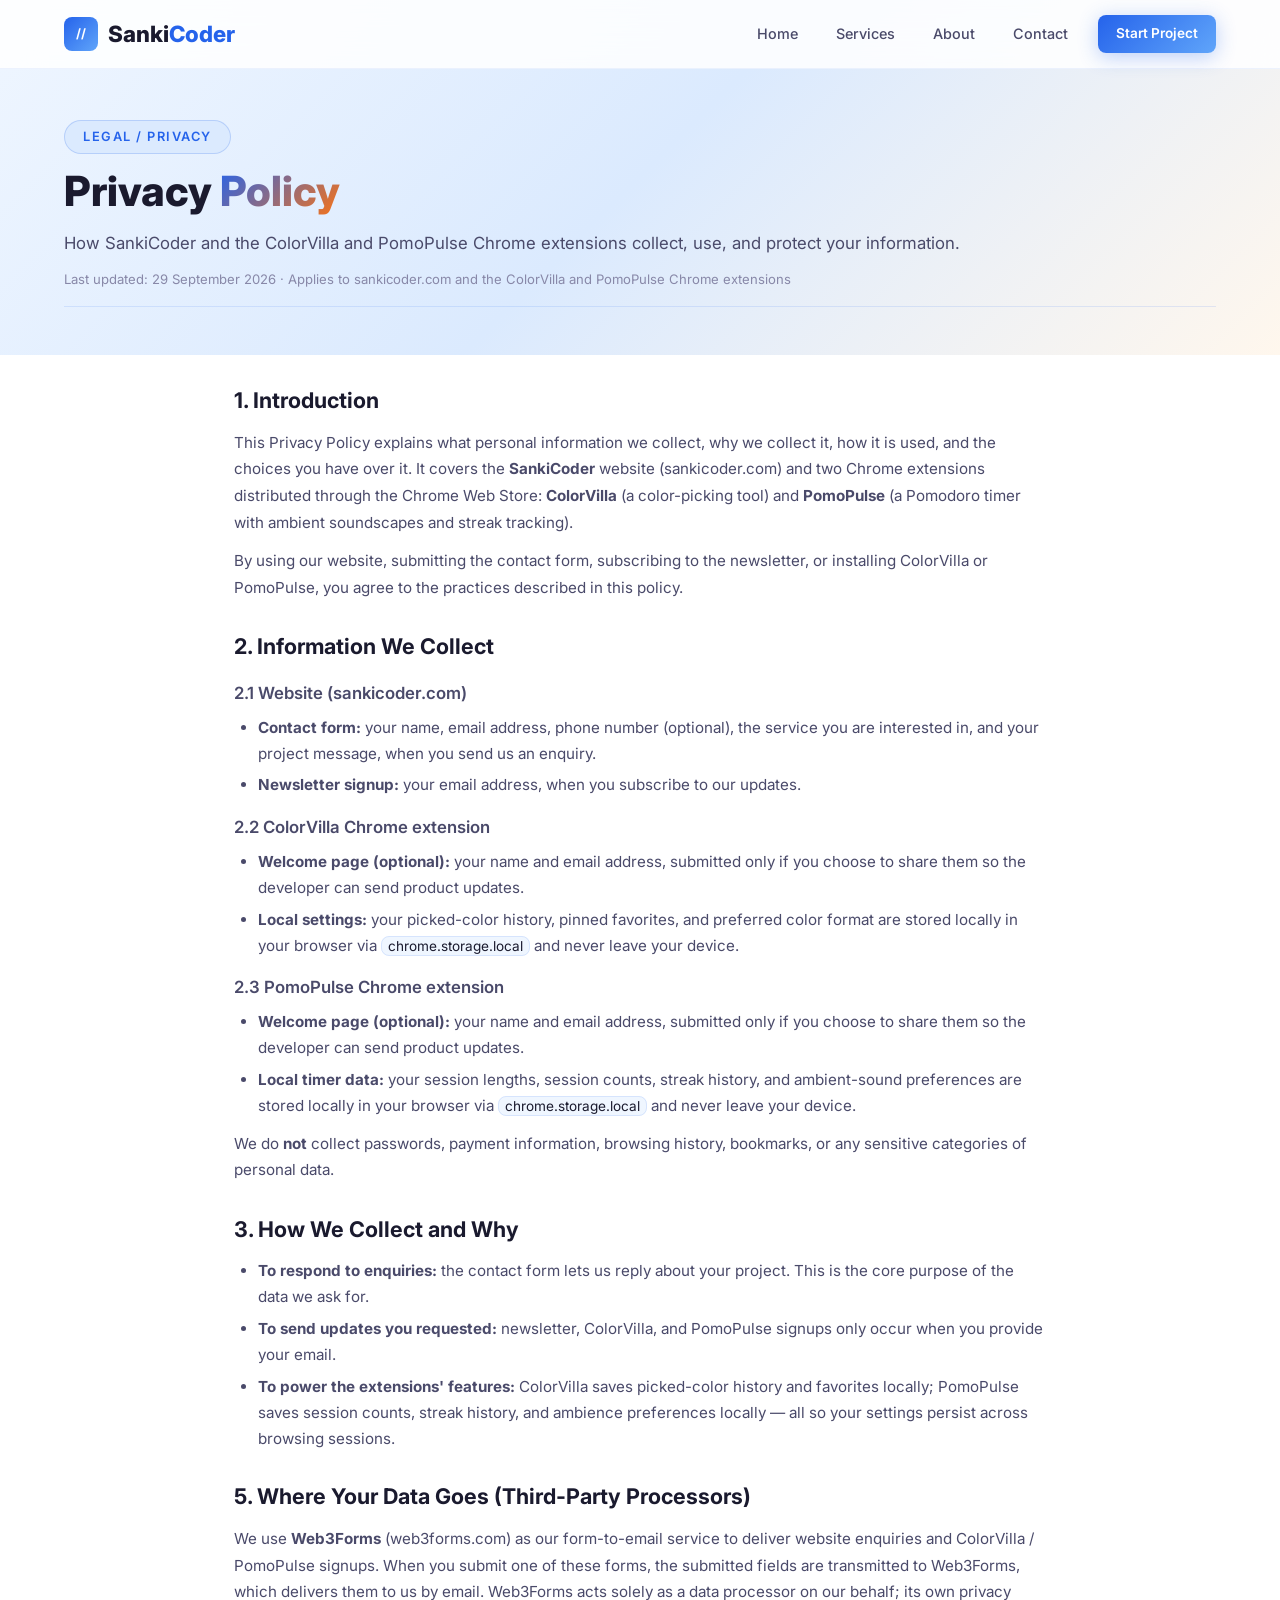
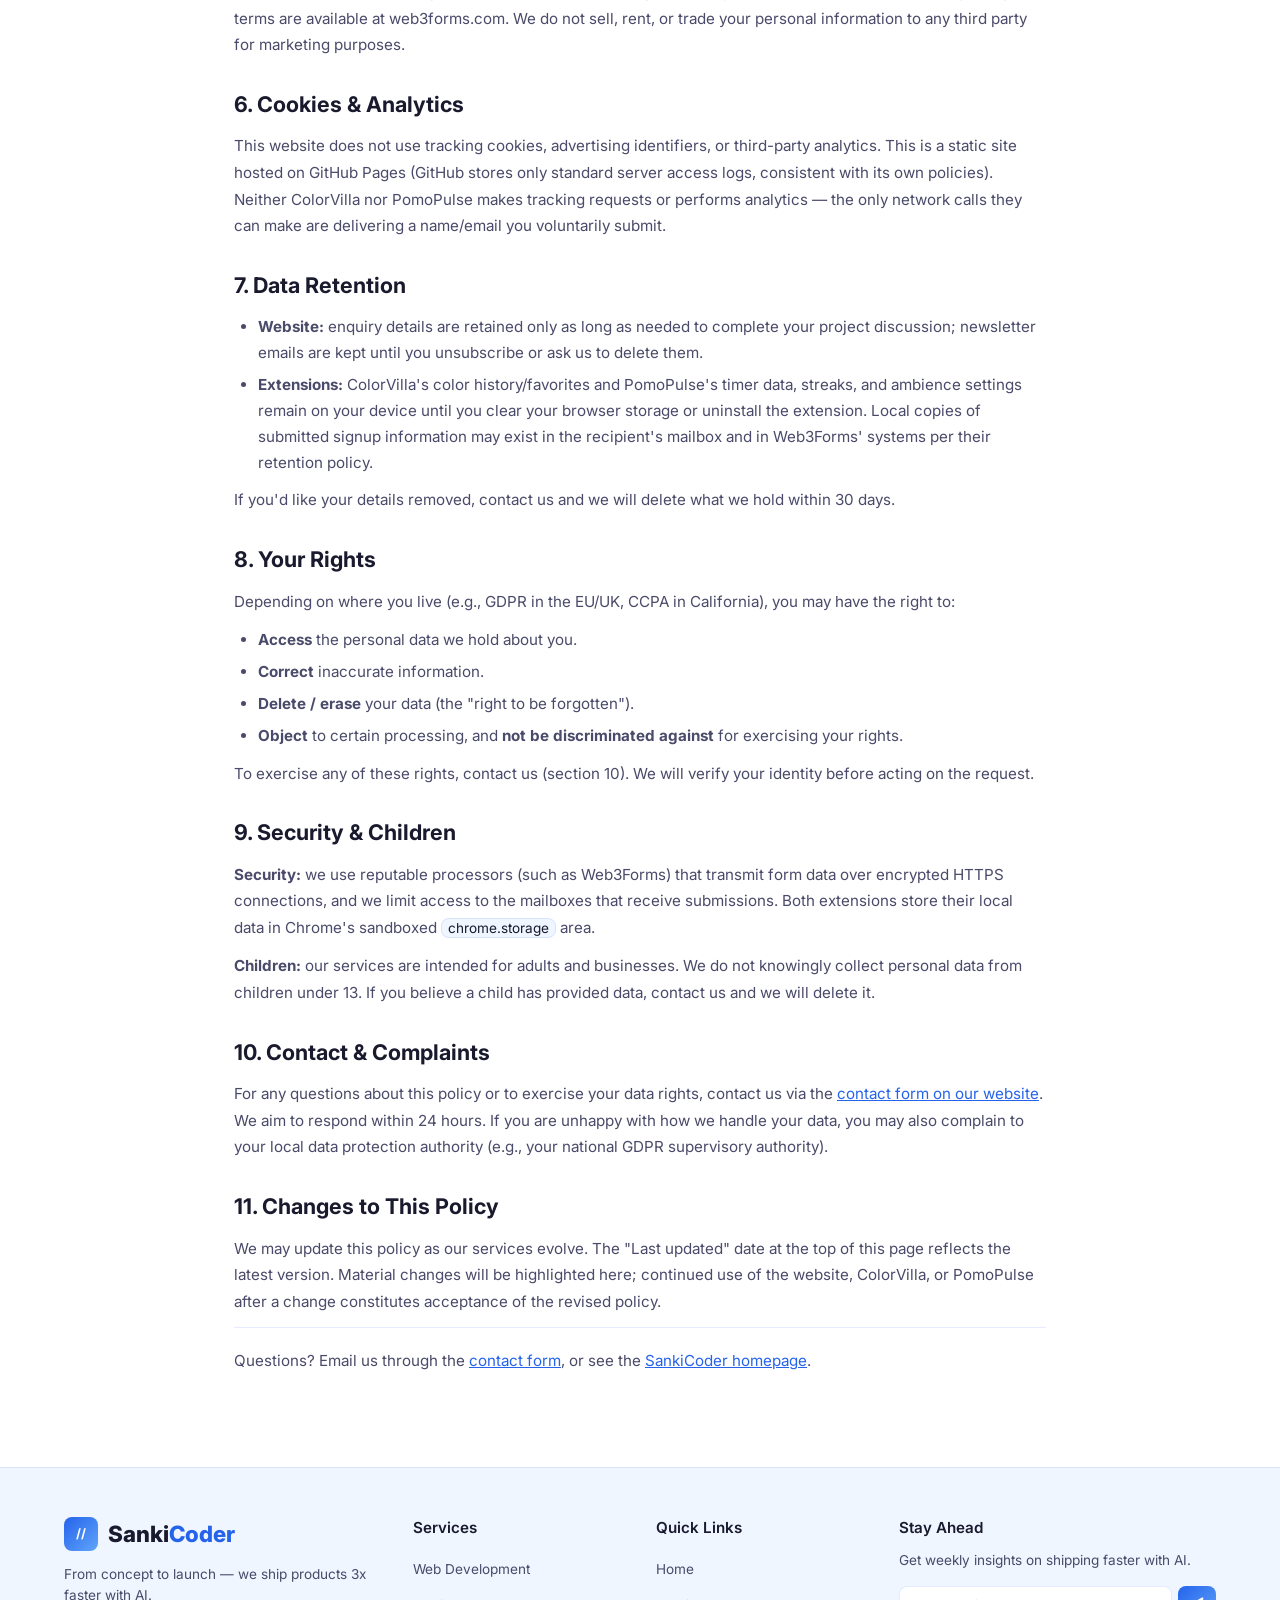
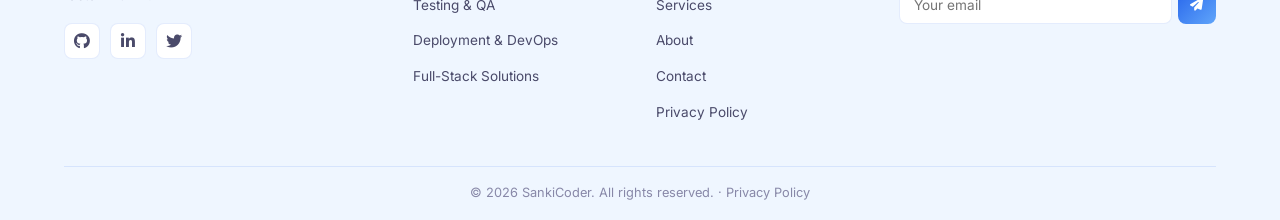
==== commit 042eca49: "privacy policy updated" ====
--- a/privacy-policy.html
+++ b/privacy-policy.html
@@ -39,8 +39,8 @@
         <div class="container">
             <span class="section-badge">Legal / Privacy</span>
             <h1 class="privacy-title">Privacy <span class="gradient-text">Policy</span></h1>
-            <p class="privacy-subtitle">How SankiCoder and the ColorVilla Chrome extension collect, use, and protect your information.</p>
-            <p class="privacy-meta">Last updated: 29 September 2026 · Applies to sankicoder.com and the ColorVilla Chrome extension</p>
+            <p class="privacy-subtitle">How SankiCoder and the ColorVilla and PomoPulse Chrome extensions collect, use, and protect your information.</p>
+            <p class="privacy-meta">Last updated: 29 September 2026 · Applies to sankicoder.com and the ColorVilla and PomoPulse Chrome extensions</p>
         </div>
     </section>
 
@@ -49,8 +49,8 @@
         <div class="container legal-prose">
 
             <h2>1. Introduction</h2>
-            <p>This Privacy Policy explains what personal information we collect, why we collect it, how it is used, and the choices you have over it. It covers the <strong>SankiCoder</strong> website (sankicoder.com) and the <strong>ColorVilla</strong> Chrome extension (a color-picking tool distributed through the Chrome Web Store).</p>
-            <p>By using our website, submitting the contact form, subscribing to the newsletter, or installing ColorVilla, you agree to the practices described in this policy.</p>
+            <p>This Privacy Policy explains what personal information we collect, why we collect it, how it is used, and the choices you have over it. It covers the <strong>SankiCoder</strong> website (sankicoder.com) and two Chrome extensions distributed through the Chrome Web Store: <strong>ColorVilla</strong> (a color-picking tool) and <strong>PomoPulse</strong> (a Pomodoro timer with ambient soundscapes and streak tracking).</p>
+            <p>By using our website, submitting the contact form, subscribing to the newsletter, or installing ColorVilla or PomoPulse, you agree to the practices described in this policy.</p>
 
             <h2>2. Information We Collect</h2>
             <h3>2.1 Website (sankicoder.com)</h3>
@@ -63,25 +63,30 @@
                 <li><strong>Welcome page (optional):</strong> your name and email address, submitted only if you choose to share them so the developer can send product updates.</li>
                 <li><strong>Local settings:</strong> your picked-color history, pinned favorites, and preferred color format are stored locally in your browser via <code>chrome.storage.local</code> and never leave your device.</li>
             </ul>
+            <h3>2.3 PomoPulse Chrome extension</h3>
+            <ul class="legal-list">
+                <li><strong>Welcome page (optional):</strong> your name and email address, submitted only if you choose to share them so the developer can send product updates.</li>
+                <li><strong>Local timer data:</strong> your session lengths, session counts, streak history, and ambient-sound preferences are stored locally in your browser via <code>chrome.storage.local</code> and never leave your device.</li>
+            </ul>
             <p>We do <strong>not</strong> collect passwords, payment information, browsing history, bookmarks, or any sensitive categories of personal data.</p>
 
             <h2>3. How We Collect and Why</h2>
             <ul class="legal-list">
                 <li><strong>To respond to enquiries:</strong> the contact form lets us reply about your project. This is the core purpose of the data we ask for.</li>
-                <li><strong>To send updates you requested:</strong> newsletter and ColorVilla signups only occur when you provide your email.</li>
-                <li><strong>To power the extension's features:</strong> color history and favorites are saved locally so your preferences persist across browsing sessions.</li>
+                <li><strong>To send updates you requested:</strong> newsletter, ColorVilla, and PomoPulse signups only occur when you provide your email.</li>
+                <li><strong>To power the extensions' features:</strong> ColorVilla saves picked-color history and favorites locally; PomoPulse saves session counts, streak history, and ambience preferences locally — all so your settings persist across browsing sessions.</li>
             </ul>
 
             <h2>5. Where Your Data Goes (Third-Party Processors)</h2>
-            <p>We use <strong>Web3Forms</strong> (web3forms.com) as our form-to-email service to deliver website enquiries and ColorVilla signups. When you submit one of these forms, the submitted fields are transmitted to Web3Forms, which delivers them to us by email. Web3Forms acts solely as a data processor on our behalf; its own privacy terms are available at web3forms.com. We do not sell, rent, or trade your personal information to any third party for marketing purposes.</p>
+            <p>We use <strong>Web3Forms</strong> (web3forms.com) as our form-to-email service to deliver website enquiries and ColorVilla / PomoPulse signups. When you submit one of these forms, the submitted fields are transmitted to Web3Forms, which delivers them to us by email. Web3Forms acts solely as a data processor on our behalf; its own privacy terms are available at web3forms.com. We do not sell, rent, or trade your personal information to any third party for marketing purposes.</p>
 
             <h2>6. Cookies &amp; Analytics</h2>
-            <p>This website does not use tracking cookies, advertising identifiers, or third-party analytics. This is a static site hosted on GitHub Pages (GitHub stores only standard server access logs, consistent with its own policies). The ColorVilla extension makes no tracking requests and performs no analytics — the only network call it can make is delivering a name/email you voluntarily submit.</p>
+            <p>This website does not use tracking cookies, advertising identifiers, or third-party analytics. This is a static site hosted on GitHub Pages (GitHub stores only standard server access logs, consistent with its own policies). Neither ColorVilla nor PomoPulse makes tracking requests or performs analytics — the only network calls they can make are delivering a name/email you voluntarily submit.</p>
 
             <h2>7. Data Retention</h2>
             <ul class="legal-list">
                 <li><strong>Website:</strong> enquiry details are retained only as long as needed to complete your project discussion; newsletter emails are kept until you unsubscribe or ask us to delete them.</li>
-                <li><strong>Extension:</strong> color history and favorites remain on your device until you clear your browser storage or uninstall the extension. Local copies of submitted signup information may exist in the recipient's mailbox and in Web3Forms' systems per their retention policy.</li>
+                <li><strong>Extensions:</strong> ColorVilla's color history/favorites and PomoPulse's timer data, streaks, and ambience settings remain on your device until you clear your browser storage or uninstall the extension. Local copies of submitted signup information may exist in the recipient's mailbox and in Web3Forms' systems per their retention policy.</li>
             </ul>
             <p>If you'd like your details removed, contact us and we will delete what we hold within 30 days.</p>
 
@@ -96,14 +101,14 @@
             <p>To exercise any of these rights, contact us (section 10). We will verify your identity before acting on the request.</p>
 
             <h2>9. Security &amp; Children</h2>
-            <p><strong>Security:</strong> we use reputable processors (such as Web3Forms) that transmit form data over encrypted HTTPS connections, and we limit access to the mailboxes that receive submissions. The ColorVilla extension stores local data in Chrome's sandboxed <code>chrome.storage</code> area.</p>
+            <p><strong>Security:</strong> we use reputable processors (such as Web3Forms) that transmit form data over encrypted HTTPS connections, and we limit access to the mailboxes that receive submissions. Both extensions store their local data in Chrome's sandboxed <code>chrome.storage</code> area.</p>
             <p><strong>Children:</strong> our services are intended for adults and businesses. We do not knowingly collect personal data from children under 13. If you believe a child has provided data, contact us and we will delete it.</p>
 
             <h2>10. Contact &amp; Complaints</h2>
             <p>For any questions about this policy or to exercise your data rights, contact us via the <a href="index.html#contact">contact form on our website</a>. We aim to respond within 24 hours. If you are unhappy with how we handle your data, you may also complain to your local data protection authority (e.g., your national GDPR supervisory authority).</p>
 
             <h2>11. Changes to This Policy</h2>
-            <p>We may update this policy as our services evolve. The "Last updated" date at the top of this page reflects the latest version. Material changes will be highlighted here; continued use of the website or the ColorVilla extension after a change constitutes acceptance of the revised policy.</p>
+            <p>We may update this policy as our services evolve. The "Last updated" date at the top of this page reflects the latest version. Material changes will be highlighted here; continued use of the website, ColorVilla, or PomoPulse after a change constitutes acceptance of the revised policy.</p>
 
             <p class="legal-signoff">Questions? Email us through the <a href="index.html#contact">contact form</a>, or see the <a href="index.html">SankiCoder homepage</a>.</p>
         </div>
